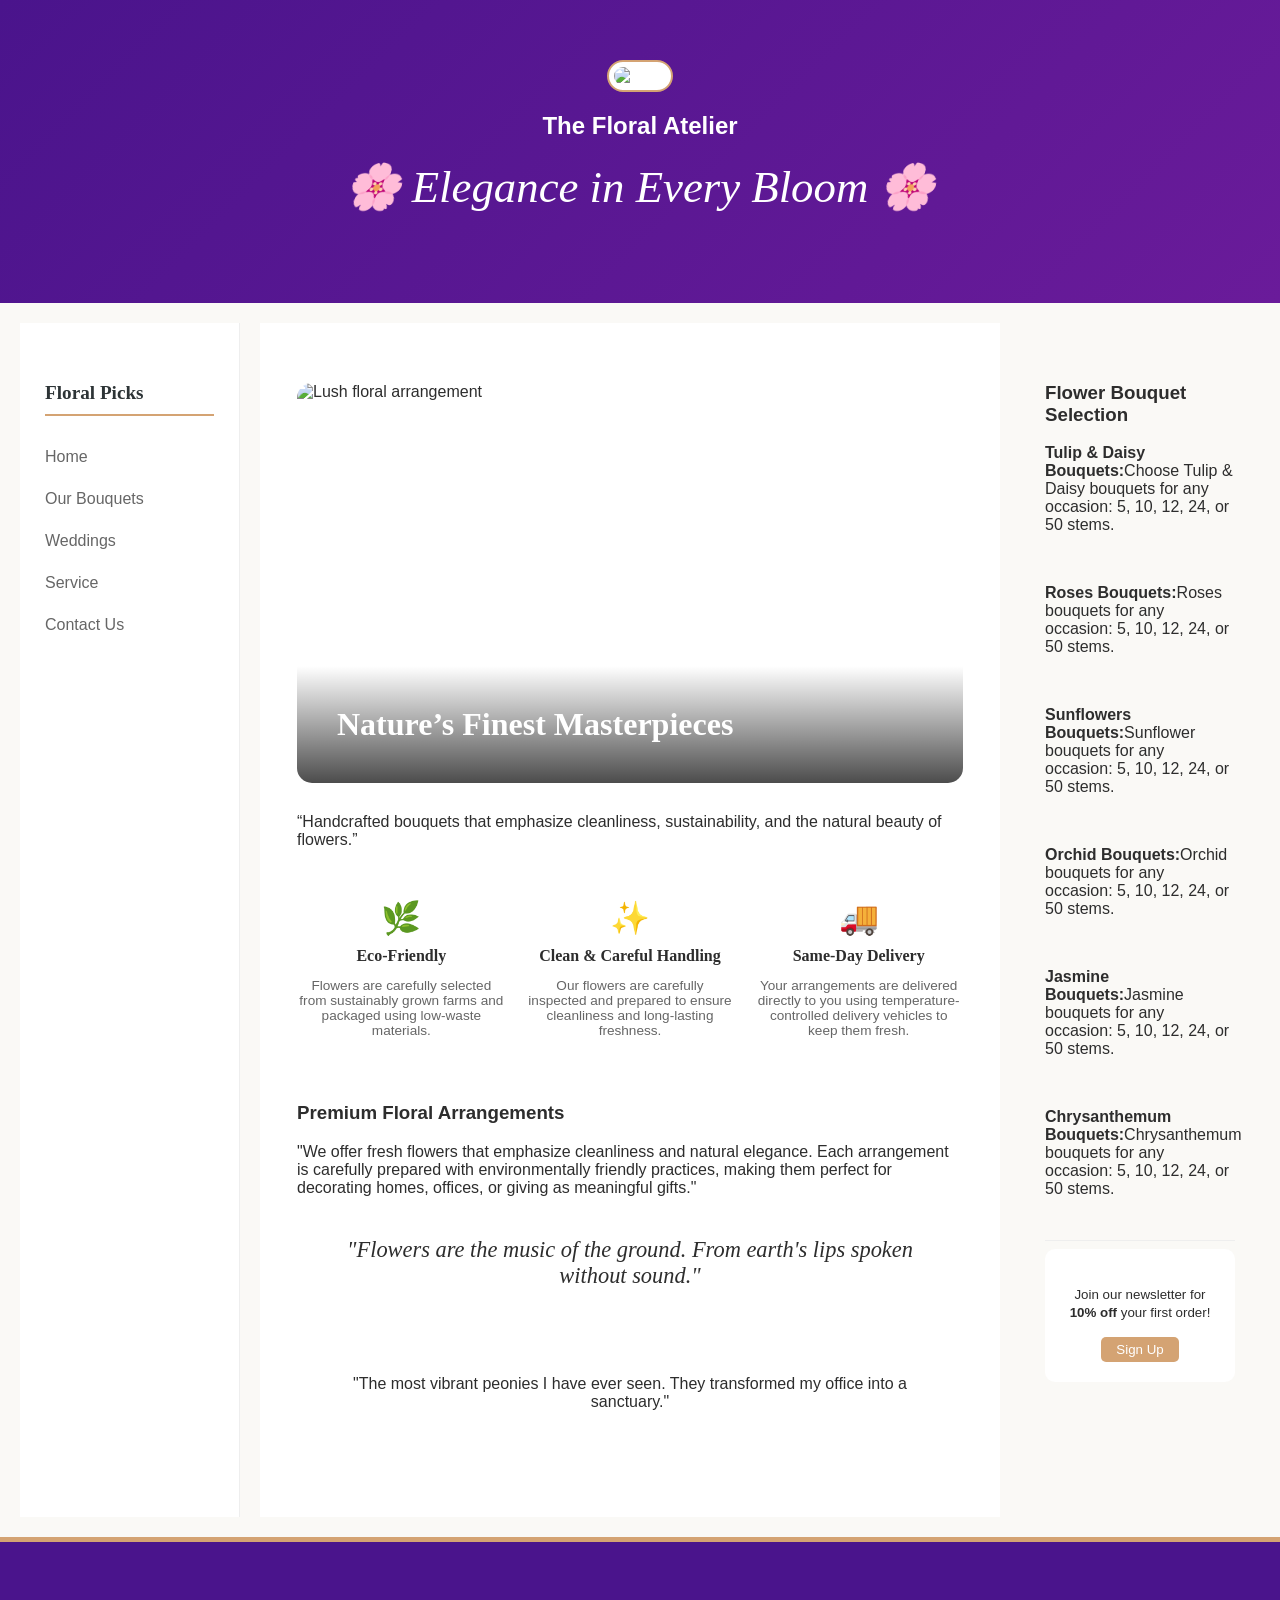
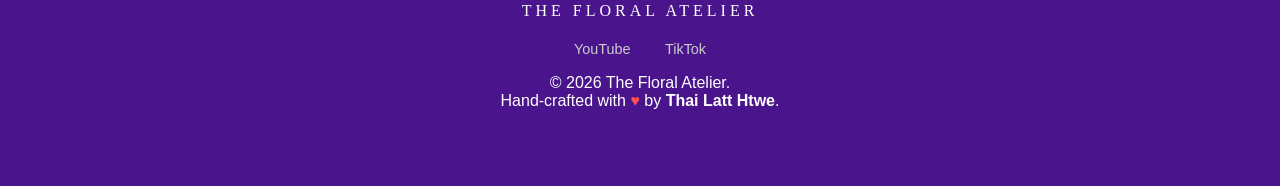
==== index.html @ 2e2772fa "Add files via upload" ====
<!DOCTYPE html>
<html lang="en">
<head>
    <meta charset="UTF-8">
    <meta name="viewport" content="width=device-width, initial-scale=1.0">
    <title>The Floral Atelier</title>
    <link rel="stylesheet" href="style.css">
</head>
<body>

    <header id="header">
        <div class="container">
            <div class="logo">
                <img src="../image/photo_logo 2.jpg" alt="Logo" class="logo-img">
                <span><h2>The Floral Atelier</h2></span>
            </div>
            <h1>🌸 Elegance in Every Bloom 🌸</h1>
        </div>
    </header>

    <div id="container">
        <nav id="left">
            <h3>Floral Picks</h3>
            <ul>
                <li><a href="index.html">Home</a></li>
                <li><a href="our-bouquets.html">Our Bouquets</a></li>
                <li><a href="weddings.html">Weddings</a></li>
                <li><a href="service.html">Service</a></li>
                <li><a href="contact.html">Contact Us</a></li>
            </ul>
        </nav>

        <main id="center">
    <section class="hero-content">
        <div class="hero-image-wrapper">
            <img src="../image/photo-background.jpg" alt="Lush floral arrangement" class="hero-img">
            <div class="hero-overlay">
                <h2>Nature’s Finest Masterpieces</h2>
            </div>
        </div>
        <p class="tagline">
            “Handcrafted bouquets that emphasize cleanliness, sustainability, and the natural beauty of flowers.”
        </p>
    </section>

    <section class="features">
        <div class="feature-item">
            <span class="icon">🌿</span>
            <h4>Eco-Friendly</h4>
            <p>Flowers are carefully selected from sustainably grown farms and packaged using low-waste materials.</p>
        </div>
        <div class="feature-item">
            <span class="icon">✨</span>
            <h4>Clean & Careful Handling</h4>
            <p>Our flowers are carefully inspected and prepared to ensure cleanliness and long-lasting freshness.</p>

        </div>
        <div class="feature-item">
            <span class="icon">🚚</span>
            <h4>Same-Day Delivery</h4>
            <p>Your arrangements are delivered directly to you using temperature-controlled delivery vehicles to keep them fresh.</p>

        </div>
    </section>

    <article class="about-story">
        <h3>Premium Floral Arrangements</h3>
        <p>"We offer fresh flowers that emphasize cleanliness and natural elegance. Each arrangement is carefully prepared with environmentally friendly practices, making them perfect for decorating homes, offices, or giving as meaningful gifts."</p>
        
        <blockquote>
            "Flowers are the music of the ground. From earth's lips spoken without sound."
        </blockquote>

        
    </article>

    <div class="testimonial">
        <p>"The most vibrant peonies I have ever seen. They transformed my office into a sanctuary."</p>
       
    </div>
</main>
        <aside id="right">
            <h3>Flower Bouquet Selection</h3>
            <p><strong>Tulip & Daisy Bouquets:</strong>Choose Tulip & Daisy bouquets for any occasion: 5, 10, 12, 24, or 50 stems.</p> <br>

            <p><strong>Roses Bouquets:</strong>Roses bouquets for any occasion: 5, 10, 12, 24, or 50 stems.</p> <br> 

            <p><strong>Sunflowers Bouquets:</strong>Sunflower bouquets for any occasion: 5, 10, 12, 24, or 50 stems.</p> <br>

            <p><strong>Orchid Bouquets:</strong>Orchid bouquets for any occasion: 5, 10, 12, 24, or 50 stems.</p> <br>

            <p><strong>Jasmine Bouquets:</strong>Jasmine bouquets for any occasion: 5, 10, 12, 24, or 50 stems.</p> <br>

            <p><strong>Chrysanthemum Bouquets:</strong>Chrysanthemum bouquets for any occasion: 5, 10, 12, 24, or 50 stems.</p> <br>

            <hr style="border: 0; border-top: 1px solid #eee;">
           
            <div class="newsletter-box">
                    <p><small>Join our newsletter for <strong>10% off</strong> your first order!</small></p>
                    <a href="contact.html"><button class="btn-sm">Sign Up</button></a>
                </div>
        </aside>
        
    </div>

   <footer id="footer">
    <div class="footer-content">
        <span class="footer-logo">THE FLORAL ATELIER</span>
        
        <div class="footer-links">
            <a href="https://www.youtube.com/">YouTube</a>
            <a href="https://www.tiktok.com/en/">TikTok</a>
        </div>

        <p class="credit">
            &copy; 2026 The Floral Atelier. <br>
            Hand-crafted with <span class="heart">♥</span> by <strong>Thai Latt Htwe</strong>.
        </p>
    </div>
</footer>

</body>
</html>
---- style.css ----
/* 1. Variables & Global */
:root {
    --primary: #6a1b9a;
    --primary-dark: #4a148c;
    --accent: #d4a373;
    --cream: #faf9f6;
    --white: #ffffff;
    --text: #2d2d2d;
    --shadow: 0 10px 30px rgba(0,0,0,0.05);
}

* { box-sizing: border-box; }

body {
    margin: 0;
    font-family: 'Poppins', sans-serif;
    background-color: var(--cream);
    color: var(--text);
    overflow-x: hidden;
}

/* 2. Layout */
#container {
    display: grid;
    grid-template-columns: 240px 1fr 240px;
    max-width: 1600px;
    margin: 0 auto;
    min-height: 80vh;
}

/* 3. Header */
#header {
    background: linear-gradient(135deg, var(--primary-dark), var(--primary));
    color: var(--white);
    padding: 60px 20px;
    text-align: center;
}

#header h1 {
    font-family: 'Playfair Display', serif;
    font-size: 2.8rem;
    font-weight: 400;
    font-style: italic;
    margin-top: 15px;
}

.logo-img {
    border: 2px solid var(--accent);
    padding: 5px;
    border: none;
    border-radius: 100px;
}

/* 4. Navigation (Left Sidebar) */
#left {
    background: white;
    padding: 40px 25px;
    border-right: 1px solid #eee;
}

#left h3 {
    font-family: 'Playfair Display', serif;
    font-size: 1.2rem;
    border-bottom: 2px solid var(--accent);
    padding-bottom: 10px;
}

#left ul { list-style: none; padding: 0; }
#left ul li a {
    text-decoration: none;
    color: #666;
    display: block;
    padding: 12px 0;
    transition: 0.3s;
}

#left ul li a:hover{
    color: var(--primary);
    font-weight: 600;
    padding-left: 8px;
}

/* 5. Product Content (Center) */
#center { padding: 60px 40px; background: white; }

.section-title { text-align: center; margin-bottom: 50px; }
.section-title h2 { font-family: 'Playfair Display', serif; font-size: 2.2rem; }
.line { width: 50px; height: 2px; background: var(--accent); margin: 15px auto; }
.subtitle { color: #888; font-style: italic; }

.product-grid {
    display: grid;
    grid-template-columns: repeat(3, 1fr); /* 3 in a row */
    gap: 30px;
}

.product-card {
    background: white;
    border-radius: 15px;
    overflow: hidden;
    transition: transform 0.4s ease, box-shadow 0.4s ease;
    border: 1px solid #f9f9f9;
}

.product-card:hover {
    transform: translateY(-10px);
    box-shadow: 0 20px 40px rgba(0,0,0,0.08);
}

.img-container { position: relative; overflow: hidden; height: 320px; }
.img-container img { width: 100%; height: 100%; object-fit: cover; transition: 0.5s; }
.product-card:hover img { transform: scale(1.1); }

/* Overlay effect */
.overlay {
    position: absolute; top: 0; left: 0; width: 100%; height: 100%;
    background: rgba(74, 20, 140, 0.4);
    display: flex; align-items: center; justify-content: center;
    opacity: 0; transition: 0.3s;
}
.product-card:hover .overlay { opacity: 1; }

.quick-view {
    background: white; border: none; padding: 10px 20px; 
    border-radius: 25px; cursor: pointer; font-weight: 600;
}

.card-info { padding: 25px; text-align: center; }
.price { color: var(--primary); font-size: 1.3rem; font-weight: 600; margin: 10px 0; display: block; }

.add-btn-link{
    margin-top: auto;
    text-decoration: none;
}
.add-btn {
    background: var(--primary); color: white; border: none;
    padding: 12px 25px; border-radius: 5px; cursor: pointer;
    width: 100%; transition: 0.3s;
}
.add-btn:hover { background: var(--primary-dark); }

/* 6. Favorites (Right Sidebar) */
#right { background: var(--cream); padding: 40px 25px; }
.sticky-promo { position: sticky; top: 20px; }
.promo-item { margin-bottom: 25px; font-size: 0.9rem; }
.newsletter-box { background: white; padding: 20px; border-radius: 10px; text-align: center; }
.btn-sm { background: var(--accent); border: none; color: white; padding: 5px 15px; cursor: pointer; border-radius: 5px; }

.btn-sm:hover{
    background-color:#4a148c;
    color: rgb(255, 0, 0);
}

/* 7. Footer */
#footer {
    background: var(--primary-dark);
    color: white;
    padding: 60px 20px;
    text-align: center;
    border-top: 5px solid var(--accent);
}

.footer-logo { font-family: 'Playfair Display', serif; letter-spacing: 4px; display: block; margin-bottom: 20px; }
.footer-links a { color: #ccc; text-decoration: none; margin: 0 15px; font-size: 0.9rem; }
.heart { color: #ff5252; display: inline-block; animation: heartBeat 1.5s infinite; }

@keyframes heartBeat {
    0% { transform: scale(1); }
    14% { transform: scale(1.1); }
    28% { transform: scale(1); }
}

/* 8. Mobile Responsive */
/* @media (max-width: 1100px) {
    #container { grid-template-columns: 1fr; }
    #left, #right { display: none; }
    .product-grid { grid-template-columns: repeat(2, 1fr); }
    .header{flex-direction:column;
    text-align: center;}
}

@media (max-width: 600px) {
    .product-grid { grid-template-columns: 1fr; }
} */

/* =========================
   EXTRA RESPONSIVE LAYER
   (No changes to original)
   ========================= */

/* 9. Scroll Animations */
/* 1. Variables & Global */
:root {
    --primary: #6a1b9a;
    --primary-dark: #4a148c;
    --accent: #d4a373;
    --cream: #faf9f6;
    --white: #ffffff;
    --text: #2d2d2d;
    --shadow: 0 10px 30px rgba(0,0,0,0.05);
}

* { box-sizing: border-box; }

body {
    margin: 0;
    font-family: 'Poppins', sans-serif;
    background-color: var(--cream);
    color: var(--text);
    overflow-x: hidden;
}

/* 2. Layout */
#container {
    display: grid;
    grid-template-columns: 240px 1fr 240px;
    max-width: 1600px;
    margin: 0 auto;
    min-height: 80vh;
}

/* 3. Header */
#header {
    background: linear-gradient(135deg, var(--primary-dark), var(--primary));
    color: var(--white);
    padding: 60px 20px;
    text-align: center;
}

#header h1 {
    font-family: 'Playfair Display', serif;
    font-size: 2.8rem;
    font-weight: 400;
    font-style: italic;
    margin-top: 15px;
}

.logo-img {
    border: 2px solid var(--accent);
    padding: 5px;
    background: white;
}

/* 4. Navigation (Left Sidebar) */
#left {
    background: white;
    padding: 40px 25px;
    border-right: 1px solid #eee;
}

#left h3 {
    font-family: 'Playfair Display', serif;
    font-size: 1.2rem;
    border-bottom: 2px solid var(--accent);
    padding-bottom: 10px;
}

#left ul { list-style: none; padding: 0; }
#left ul li a {
    text-decoration: none;
    color: #666;
    display: block;
    padding: 12px 0;
    transition: 0.3s;
}

#left ul li a:hover, #left ul li a.active {
    color: var(--primary);
    font-weight: 600;
    padding-left: 8px;
}

/* 5. Product Content (Center) */
#center { padding: 60px 40px; background: white; }

.section-title { text-align: center; margin-bottom: 50px; }
.section-title h2 { font-family: 'Playfair Display', serif; font-size: 2.2rem; }
.line { width: 50px; height: 2px; background: var(--accent); margin: 15px auto; }
.subtitle { color: #888; font-style: italic; }

.product-grid {
    display: grid;
    grid-template-columns: repeat(3, 1fr); /* 3 in a row */
    gap: 30px;
}

.product-card {
    background: white;
    border-radius: 15px;
    overflow: hidden;
    transition: transform 0.4s ease, box-shadow 0.4s ease;
    border: 1px solid #f9f9f9;
}

.product-card:hover {
    transform: translateY(-10px);
    box-shadow: 0 20px 40px rgba(0,0,0,0.08);
}

.img-container { position: relative; overflow: hidden; height: 320px; }
.img-container img { width: 100%; height: 100%; object-fit: cover; transition: 0.5s; }
.product-card:hover img { transform: scale(1.1); }

/* Overlay effect */
.overlay {
    position: absolute; top: 0; left: 0; width: 100%; height: 100%;
    background: rgba(74, 20, 140, 0.4);
    display: flex; align-items: center; justify-content: center;
    opacity: 0; transition: 0.3s;
}
.product-card:hover .overlay { opacity: 1; }

.quick-view {
    background: white; border: none; padding: 10px 20px; 
    border-radius: 25px; cursor: pointer; font-weight: 600;
}

.card-info { padding: 25px; text-align: center; }
.price { color: var(--primary); font-size: 1.3rem; font-weight: 600; margin: 10px 0; display: block; }

.add-btn {
    background: var(--primary); color: white; border: none;
    padding: 12px 25px; border-radius: 5px; cursor: pointer;
    width: 100%; transition: 0.3s;
}
.add-btn:hover { background: var(--primary-dark); }

/* 6. Favorites (Right Sidebar) */
#right { background: var(--cream); padding: 40px 25px; }
.sticky-promo { position: static; top: 20px; }
.promo-item { margin-bottom: 25px; font-size: 0.9rem; }
.newsletter-box { background: white; padding: 20px; border-radius: 10px; text-align: center; }
.btn-sm { background: var(--accent); border: none; color: white; padding: 5px 15px; cursor: pointer; }

/* 7. Footer */
#footer {
    background: var(--primary-dark);
    color: white;
    padding: 60px 20px;
    text-align: center;
    border-top: 5px solid var(--accent);
}

.footer-logo { font-family: 'Playfair Display', serif; letter-spacing: 4px; display: block; margin-bottom: 20px; }
.footer-links a { color: #ccc; text-decoration: none; margin: 0 15px; font-size: 0.9rem; }
.heart { color: #ff5252; display: inline-block; animation: heartBeat 1.5s infinite; }

@keyframes heartBeat {
    0% { transform: scale(1); }
    14% { transform: scale(1.1); }
    28% { transform: scale(1); }
}

/* 8. Mobile Responsive */
@media (max-width: 1100px) {
    #container { grid-template-columns: 1fr; }
    #left, #right { display: none; }
    .product-grid { grid-template-columns: repeat(2, 1fr); }
}

@media (max-width: 600px) {
    .product-grid { grid-template-columns: 1fr; }
}

/*Contact Page*/
/* --- Use existing variables from your style.css --- */
:root {
    --primary: #6a1b9a;
    --primary-dark: #4a148c;
    --accent: #d4a373;
    --cream: #faf9f6;
    --white: #ffffff;
    --text: #2d2d2d;
    --border: #e0e0e0;
}

/* --- Layout Refinement --- */
#center {
    padding: 60px 5%;
    background: var(--white);
}

.contact-intro {
    text-align: center;
    margin-bottom: 40px;
}

.contact-intro h2 {
    font-family: 'Playfair Display', serif;
    font-size: 2.4rem;
    margin-bottom: 10px;
}

.line {
    width: 60px;
    height: 2px;
    background: var(--accent);
    margin: 15px auto;
}

.subtitle {
    font-style: italic;
    color: #777;
    font-size: 1.1rem;
}

/* --- Contact Grid --- */
.contact-grid {
    display: grid;
    grid-template-columns: 1.5fr 1fr;
    gap: 50px;
    margin-top: 30px;
}

/* --- Form Styling --- */
.contact-card {
    background: var(--white);
    padding: 40px;
    border-radius: 12px;
    box-shadow: 0 10px 40px rgba(0,0,0,0.05);
    border: 1px solid #f0f0f0;
}

.form-group {
    margin-bottom: 25px;
}

.form-group label {
    display: block;
    font-size: 0.85rem;
    font-weight: 600;
    text-transform: uppercase;
    letter-spacing: 1px;
    margin-bottom: 8px;
    color: var(--primary);
}

.form-group input, 
.form-group textarea {
    width: 100%;
    padding: 12px 15px;
    border: 1px solid var(--border);
    border-radius: 6px;
    font-family: 'Poppins', sans-serif;
    font-size: 0.95rem;
    transition: all 0.3s ease;
}

.form-group input:focus, 
.form-group textarea:focus {
    outline: none;
    border-color: var(--primary);
    box-shadow: 0 0 8px rgba(106, 27, 154, 0.1);
}

.submit-btn {
    background: var(--primary);
    color: white;
    border: none;
    padding: 15px 30px;
    font-size: 1rem;
    font-weight: 600;
    border-radius: 6px;
    cursor: pointer;
    width: 100%;
    transition: 0.3s;
}

.submit-btn:hover {
    background: var(--primary-dark);
}

/* --- Studio Info Styling --- */
.studio-info {
    padding-top: 40px;
}

.info-block {
    margin-bottom: 35px;
}

.info-block h4 {
    font-family: 'Playfair Display', serif;
    font-size: 1.4rem;
    color: var(--primary);
    margin-bottom: 10px;
    position: relative;
}

.info-block p {
    color: #555;
    line-height: 1.8;
}

/* --- Mobile Responsive --- */
@media (max-width: 900px) {
    .contact-grid {
        grid-template-columns: 1fr;
    }
    
    .studio-info {
        order: -1; /* Show info above form on mobile */
        text-align: center;
    }
}

/* --- Use existing variables from your style.css --- */
:root {
    --primary: #6a1b9a;
    --primary-dark: #4a148c;
    --accent: #d4a373;
    --cream: #faf9f6;
    --white: #ffffff;
    --text: #2d2d2d;
    --border: #e0e0e0;
}

/* --- Layout Refinement --- */
#center {
    padding: 60px 5%;
    background: var(--white);
}

.contact-intro {
    text-align: center;
    margin-bottom: 40px;
}

.contact-intro h2 {
    font-family: 'Playfair Display', serif;
    font-size: 2.4rem;
    margin-bottom: 10px;
}

.line {
    width: 60px;
    height: 2px;
    background: var(--accent);
    margin: 15px auto;
}

.subtitle {
    font-style: italic;
    color: #777;
    font-size: 1.1rem;
}

/* --- Contact Grid --- */
.contact-grid {
    display: grid;
    grid-template-columns: 1.5fr 1fr;
    gap: 50px;
    margin-top: 30px;
}

/* --- Form Styling --- */
.contact-card {
    background: var(--white);
    padding: 40px;
    border-radius: 12px;
    box-shadow: 0 10px 40px rgba(0,0,0,0.05);
    border: 1px solid #f0f0f0;
}

.form-group {
    margin-bottom: 25px;
}

.form-group label {
    display: block;
    font-size: 0.85rem;
    font-weight: 600;
    text-transform: uppercase;
    letter-spacing: 1px;
    margin-bottom: 8px;
    color: var(--primary);
}

.form-group input, 
.form-group textarea {
    width: 100%;
    padding: 12px 15px;
    border: 1px solid var(--border);
    border-radius: 6px;
    font-family: 'Poppins', sans-serif;
    font-size: 0.95rem;
    transition: all 0.3s ease;
}

.form-group input:focus, 
.form-group textarea:focus {
    outline: none;
    border-color: var(--primary);
    box-shadow: 0 0 8px rgba(106, 27, 154, 0.1);
}

.submit-btn {
    background: var(--primary);
    color: white;
    border: none;
    padding: 15px 30px;
    font-size: 1rem;
    font-weight: 600;
    border-radius: 6px;
    cursor: pointer;
    width: 100%;
    transition: background 0.3s;
}

.submit-btn:hover {
    background: var(--primary-dark);
}

/* --- Studio Info Styling --- */
.studio-info {
    padding-top: 40px;
}

.info-block {
    margin-bottom: 35px;
}

.info-block h4 {
    font-family: 'Playfair Display', serif;
    font-size: 1.4rem;
    color: var(--primary);
    margin-bottom: 10px;
    position: relative;
}

.info-block p {
    color: #555;
    line-height: 1.8;
}

/* --- Mobile Responsive --- */
@media (max-width: 900px) {
    .contact-grid {
        grid-template-columns: 1fr;
    }
    
    .studio-info {
        order: -1; /* Show info above form on mobile */
        text-align: center;
    }
}
/* Hero Styles */
.hero-image-wrapper {
    position: relative;
    border-radius: 15px;
    overflow: hidden;
    margin-bottom: 30px;
}

.hero-img {
    width: 100%;
    height: 400px;
    object-fit: cover;
    display: block;
}

.hero-overlay {
    position: absolute;
    bottom: 0;
    left: 0;
    right: 0;
    padding: 40px;
    background: linear-gradient(transparent, rgba(0,0,0,0.7));
    color: white;
}

.hero-overlay h2 {
    font-family: 'Playfair Display', serif;
    margin: 0;
    font-size: 2rem;
}

/* Feature Grid */
.features {
    display: grid;
    grid-template-columns: repeat(auto-fit, minmax(150px, 1fr));
    gap: 20px;
    margin: 50px 0;
    text-align: center;
}

.feature-item .icon {
    font-size: 2rem;
    display: block;
    margin-bottom: 10px;
}

.feature-item h4 {
    margin: 10px 0;
    color: var(--primary-purple);
    font-family: 'Playfair Display', serif;
}

.feature-item p {
    font-size: 0.85rem;
    color: #666;
}

/* Typography Enhancements */
blockquote {
    font-family: 'Playfair Display', serif;
    font-style: italic;
    font-size: 1.4rem;
    color: var(--accent-gold);
    border-left: none;
    text-align: center;
    margin: 40px 0;
    padding: 0 20px;
}

.testimonial {
    background: var(--soft-cream);
    padding: 30px;
    border-radius: 15px;
    text-align: center;
    border: 1px dashed var(--accent-gold);
}

.testimonial cite {
    display: block;
    margin-top: 10px;
    font-weight: 600;
    color: var(--primary-purple);
    font-size: 0.9rem;
}

/* Wedding Intro Styling */
.lead-text {
    font-size: 1.2rem;
    font-style: italic;
    color: #555;
    text-align: center;
    margin-bottom: 30px;
}

/* Modern Services Grid */
.services-modern {
    display: grid;
    grid-template-columns: repeat(auto-fit, minmax(200px, 1fr));
    gap: 20px;
    margin: 50px 0;
}


.service-card {
    background: white;
    padding: 30px 20px;
    text-align: center;
    border-radius: 12px;
    box-shadow: 0 5px 15px rgba(0,0,0,0.03);
    border: 1px solid #f0f0f0;
}

.service-icon { font-size: 2.5rem; display: block; margin-bottom: 10px; }


/* Gallery Section */
.wedding-gallery h3 { 
    text-align: center; 
    font-family: 'Playfair Display', serif; 
    margin-bottom: 30px; 
    
}

.gallery-grid {
    display: grid;
    grid-template-columns: repeat(3, 1fr);
    gap: 15px;

}

.gallery-grid img {
    width: 100%;
    height: 200px;
    object-fit: cover;
    border-radius: 8px;
    transition: transform 0.3s ease;
    
}

.gallery-grid img:hover { transform: scale(1.05); }

/* Process Steps */
.process { padding: 40px 0; }
.process h3 { text-align: center; font-family: 'Playfair Display', serif; margin-bottom: 40px; }
.process-steps {
    display: flex;
    justify-content: space-between;
    gap: 20px;
}

.step { flex: 1; text-align: center; position: relative; }
.step-num {
    display: block;
    font-size: 2rem;
    font-weight: 700;
    color: var(--accent-gold);
    opacity: 0.3;
}

/* Consultation CTA */
.consultation-cta {
    background: #4a148c; /* Darker Purple */
    color: white;
    padding: 50px 150px;
    border-radius: 15px;
    text-align: center;
    margin-top: 60px;
}

.consultation-cta h3 { font-family: 'Playfair Display', serif; font-size: 2rem; margin-bottom: 10px; }

.cta-button {
    display: inline-block;
    background: var(--accent-gold);
    color: white;
    padding: 15px 35px;
    text-decoration: none;
    border-radius: 30px;
    font-weight: 600;
    margin-top: 20px;
    transition: background 0.3s;
}

.cta-button:hover { background: #b8860b; }
/* --- Fix for the Product Grid & Alignment --- */
.product-grid {
    display: grid;
    /* Forces exactly 3 columns on desktop as per your vision */
    grid-template-columns: repeat(3, 1fr); 
    gap: 30px;
    margin-top: 30px;
    align-items: stretch; /* Ensures all cards are same height */
}

/* Fix for the card scaling issues in your screenshot */
.product-card {
    background: #ffffff;
    border-radius: 12px;
    box-shadow: 0 4px 20px rgba(0,0,0,0.08);
    display: flex;
    flex-direction: column;
    height: 100%; /* Keeps cards consistent */
    overflow: hidden;
    transition: transform 0.3s ease;
}

/* Ensures images fill the top of the card properly */
.img-container {
    width: 100%;
    height: 250px; /* Set a fixed height for product images */
    overflow: hidden;
}

.img-container img {
    width: 100%;
    height: 100%;
    object-fit: cover; /* This stops images from stretching/looking weird */
}

/* --- Navigation & Sidebar Fixes --- */
#container {
    display: grid;
    grid-template-columns: 220px 1fr 240px;
    gap: 20px;
    max-width: 1400px;
    margin: 0 auto;
    padding: 20px;
}

/* Sidebar Styling to match your screenshot's "Explore" section */
#left h3 {
    font-family: 'Playfair Display', serif;
    font-size: 1.2rem;
    color: #2d3436;
    border-bottom: 2px solid #D4A373;
    padding-bottom: 10px;
    margin-bottom: 20px;
}

/* --- Wedding Content Alignment --- */
.services-modern {
    display: grid;
    grid-template-columns: repeat(3, 1fr);
    gap: 20px;
    margin: 40px 0;
}

.service-card {
    padding: 30px;
    text-align: center;
    background: #fff;
    border-radius: 10px;
    box-shadow: 0 5px 15px rgba(0,0,0,0.05);
}




.contact-form {
  margin-top: 20px;
}

.contact-form input,
.contact-form textarea,
.contact-form select {
  width: 100%;
  padding: 10px;
  margin: 8px 0;
  border-radius: 6px;
  border: 1px solid #ccc;
}

.contact-form button {
  background: #4a148c;
  color: white;
  padding: 10px;
  border: none;
  border-radius: 6px;
  width: 100%;
  cursor: pointer;
}

.contact-form button:hover {
  background: #4a148c;
}



/* add-page */
input {
    width: 100%;
    padding: 12px;
    border: 2px solid #ddd;
    border-radius: 6px;
    box-sizing: border-box;
    transition: border-color 0.3s;
}


.order-btn {
    width: 100%;
    padding: 12px;
    background-color: #007bff;
    color: white;
    border: none;
    border-radius: 6px;
    cursor: pointer;
    font-size: 16px;
    font-weight: bold;
}


.modal-overlay {
    position: fixed;
    top: 0; left: 0;
    width: 100%; height: 100%;
    background: rgba(0, 0, 0, 0.5);
    display: none; 
    justify-content: center;
    align-items: center;
}

.modal-overlay:target {
    display: flex;
}

.modal-content {
    background: white;
    padding: 25px;
    border-radius: 8px;
    text-align: center;
    box-shadow: 0 5px 15px rgba(0,0,0,0.3);
    animation: fadeIn 0.3s;
}

.close-btn {
    display: inline-block;
    margin-top: 15px;
    padding: 8px 25px;
    background: #28a745;
    color: white;
    text-decoration: none;
    border-radius: 5px;
}

@keyframes fadeIn {
    from { opacity: 0; transform: translateY(-20px); }
    to { opacity: 1; transform: translateY(0); }
}

/* responsive */
/* =========================
   FINAL RESPONSIVE FIX (CLEAN)
   ========================= */
/* =========================
   FORCE DESKTOP VIEW ON ALL DEVICES
   ========================= */

@media (max-width: 1100px),
       (max-width: 768px),
       (max-width: 600px) {

    /* Keep 3-column layout */
    #container {
        grid-template-columns: 240px 1fr 240px !important;
        max-width: 1600px;
    }

    /* Always show sidebars */
    #left, #right {
        display: block !important;
    }

    /* Keep product 3 per row */
    .product-grid {
        grid-template-columns: repeat(3, 1fr) !important;
    }

    /* Keep gallery 3 columns */
    .gallery-grid {
        grid-template-columns: repeat(3, 1fr) !important;
    }

    /* Keep services 3 columns */
    .services-modern {
        grid-template-columns: repeat(3, 1fr) !important;
    }

    /* Prevent shrinking */
    body {
        min-width: 1200px;
    }
}
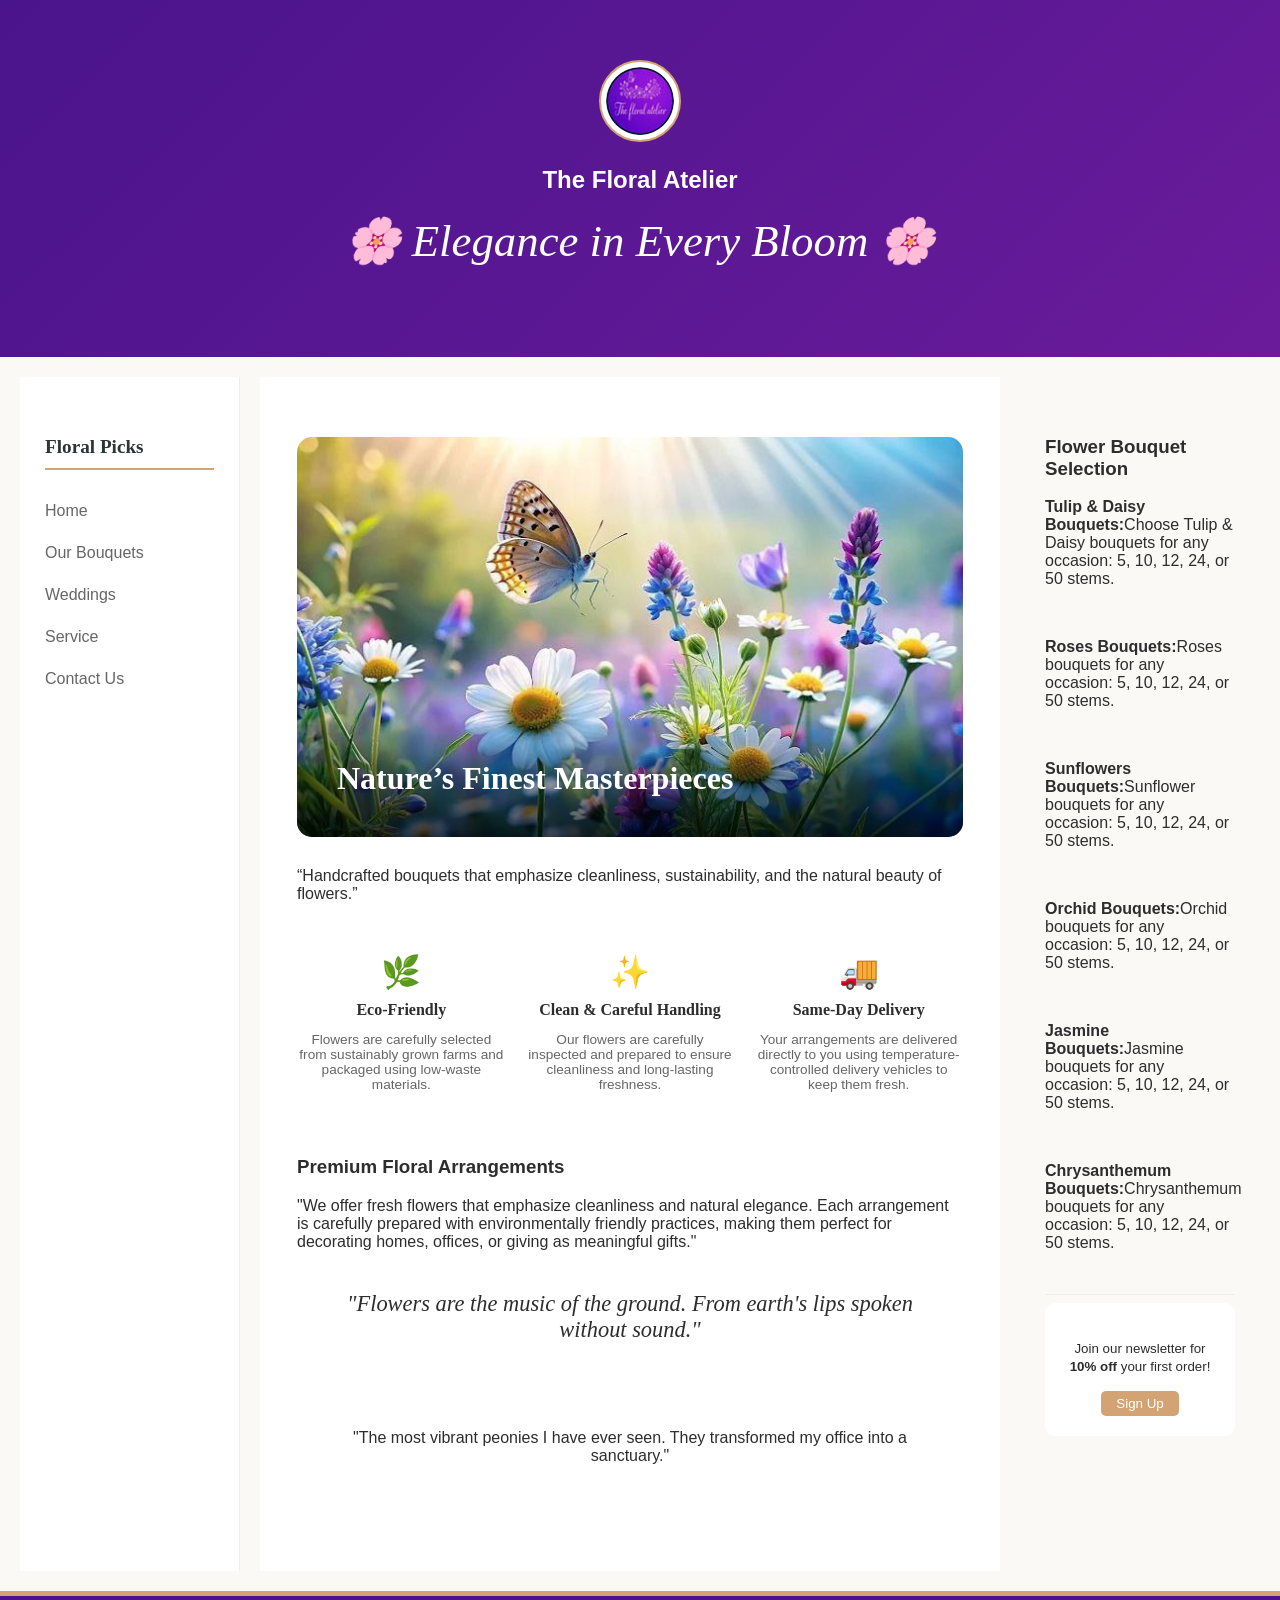
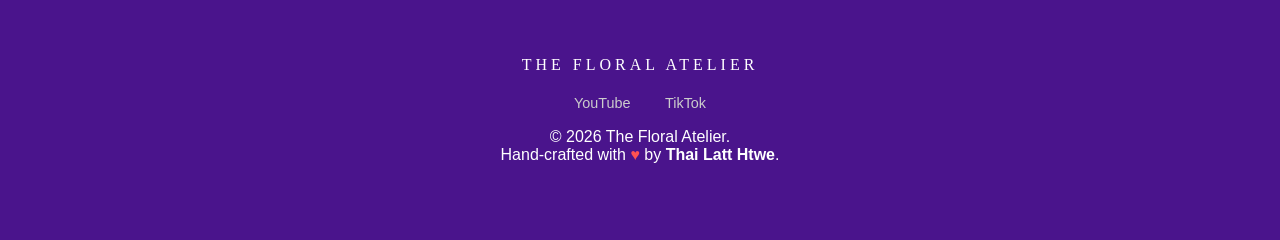
==== commit 3f850a23: "Update index.html" ====
--- a/index.html
+++ b/index.html
@@ -2,7 +2,7 @@
 <html lang="en">
 <head>
     <meta charset="UTF-8">
-    <meta name="viewport" content="width=device-width, initial-scale=1.0">
+    <meta name="viewport" >
     <title>The Floral Atelier</title>
     <link rel="stylesheet" href="style.css">
 </head>
@@ -11,7 +11,7 @@
     <header id="header">
         <div class="container">
             <div class="logo">
-                <img src="../image/photo_logo 2.jpg" alt="Logo" class="logo-img">
+                <img src="photo_logo 2.jpg" alt="Logo" class="logo-img">
                 <span><h2>The Floral Atelier</h2></span>
             </div>
             <h1>🌸 Elegance in Every Bloom 🌸</h1>
@@ -33,7 +33,7 @@
         <main id="center">
     <section class="hero-content">
         <div class="hero-image-wrapper">
-            <img src="../image/photo-background.jpg" alt="Lush floral arrangement" class="hero-img">
+            <img src="photo-background.jpg" alt="Lush floral arrangement" class="hero-img">
             <div class="hero-overlay">
                 <h2>Nature’s Finest Masterpieces</h2>
             </div>
@@ -120,4 +120,4 @@
 </footer>
 
 </body>
-</html>+</html>
